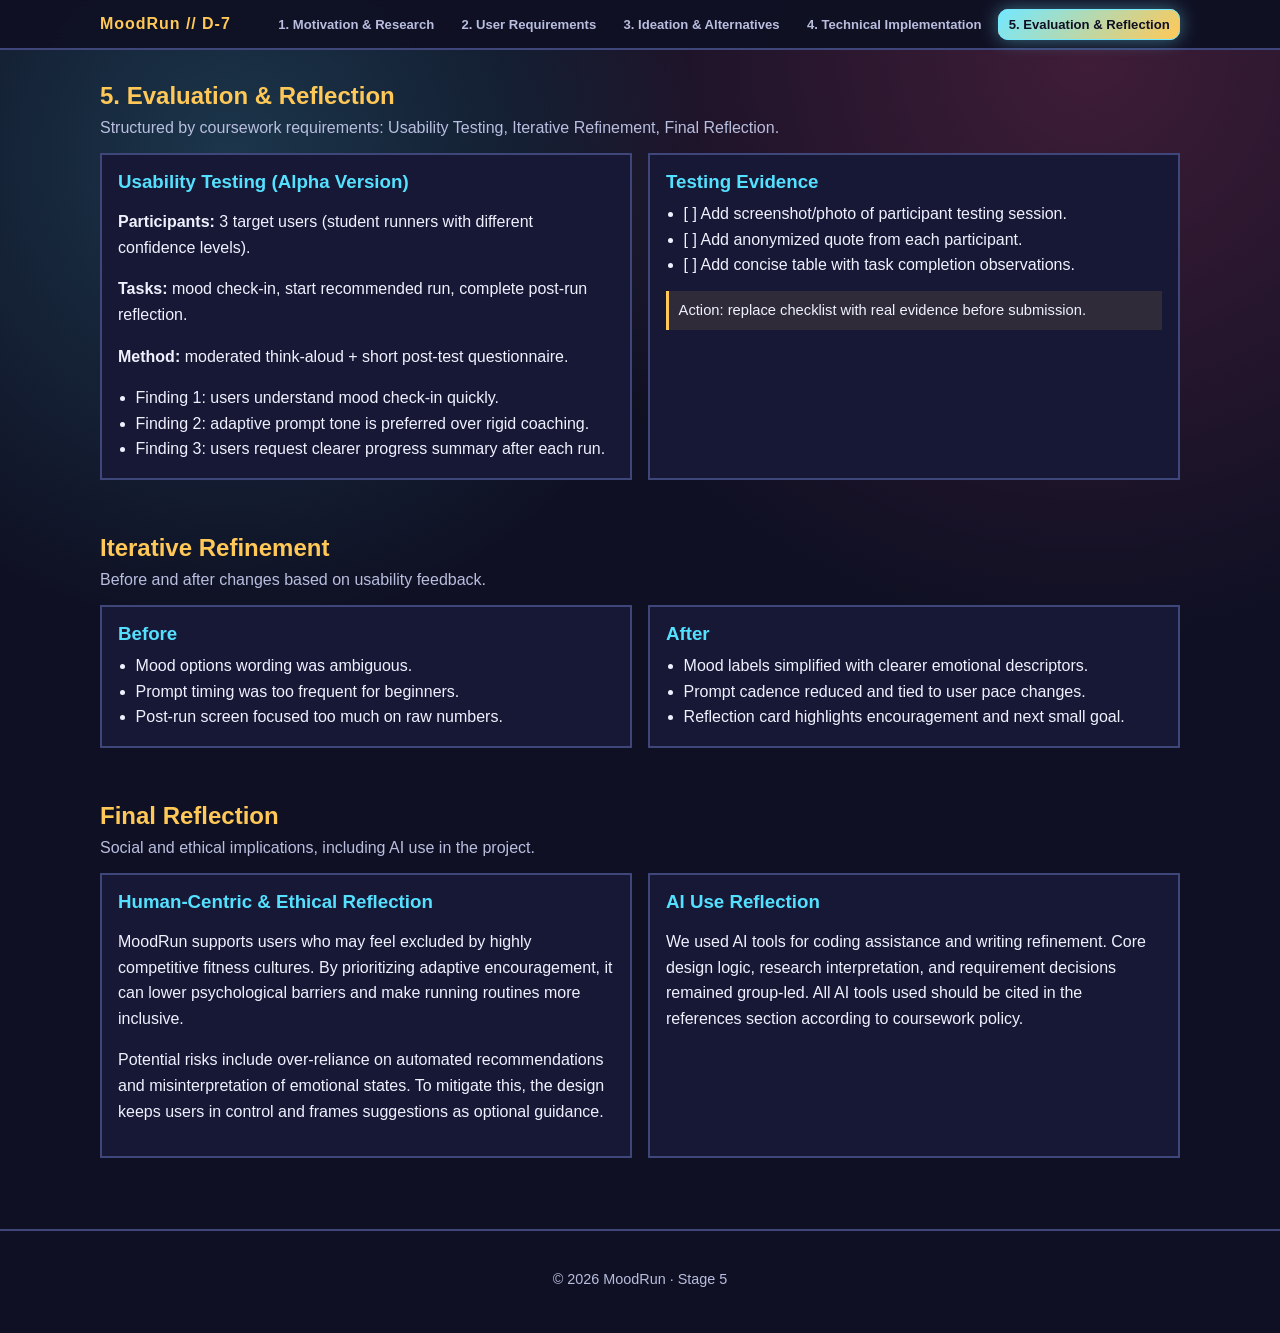
==== evaluation.html @ 060f6edc "version1.0" ====
<!DOCTYPE html>
<html lang="en">
<head>
  <meta charset="UTF-8" />
  <meta name="viewport" content="width=device-width, initial-scale=1.0" />
  <title>MoodRun | 5. Evaluation & Reflection</title>
  <link rel="stylesheet" href="css/style.css" />
</head>
<body>
  <header class="site-header">
    <nav class="navbar">
      <a class="logo" href="index.html">MoodRun // D-7</a>
      <ul class="nav-links">
        <li><a href="motivation.html">1. Motivation & Research</a></li>
        <li><a href="requirements.html">2. User Requirements</a></li>
        <li><a href="ideation.html">3. Ideation & Alternatives</a></li>
        <li><a href="implementation.html">4. Technical Implementation</a></li>
        <li><a href="evaluation.html">5. Evaluation & Reflection</a></li>
      </ul>
    </nav>
  </header>

  <main>
    <section class="section reveal">
      <div class="section-header">
        <h1>5. Evaluation & Reflection</h1>
        <p class="section-subtitle">Structured by coursework requirements: Usability Testing, Iterative Refinement, Final Reflection.</p>
      </div>
      <div class="section-body two-column">
        <article class="card">
          <h3>Usability Testing (Alpha Version)</h3>
          <p><strong>Participants:</strong> 3 target users (student runners with different confidence levels).</p>
          <p><strong>Tasks:</strong> mood check-in, start recommended run, complete post-run reflection.</p>
          <p><strong>Method:</strong> moderated think-aloud + short post-test questionnaire.</p>
          <ul>
            <li>Finding 1: users understand mood check-in quickly.</li>
            <li>Finding 2: adaptive prompt tone is preferred over rigid coaching.</li>
            <li>Finding 3: users request clearer progress summary after each run.</li>
          </ul>
        </article>
        <article class="card">
          <h3>Testing Evidence</h3>
          <ul>
            <li>[ ] Add screenshot/photo of participant testing session.</li>
            <li>[ ] Add anonymized quote from each participant.</li>
            <li>[ ] Add concise table with task completion observations.</li>
          </ul>
          <p class="note">Action: replace checklist with real evidence before submission.</p>
        </article>
      </div>
    </section>

    <section class="section reveal">
      <div class="section-header">
        <h2>Iterative Refinement</h2>
        <p class="section-subtitle">Before and after changes based on usability feedback.</p>
      </div>
      <div class="section-body two-column">
        <article class="card">
          <h3>Before</h3>
          <ul>
            <li>Mood options wording was ambiguous.</li>
            <li>Prompt timing was too frequent for beginners.</li>
            <li>Post-run screen focused too much on raw numbers.</li>
          </ul>
        </article>
        <article class="card">
          <h3>After</h3>
          <ul>
            <li>Mood labels simplified with clearer emotional descriptors.</li>
            <li>Prompt cadence reduced and tied to user pace changes.</li>
            <li>Reflection card highlights encouragement and next small goal.</li>
          </ul>
        </article>
      </div>
    </section>

    <section class="section reveal">
      <div class="section-header">
        <h2>Final Reflection</h2>
        <p class="section-subtitle">Social and ethical implications, including AI use in the project.</p>
      </div>
      <div class="section-body two-column">
        <article class="card">
          <h3>Human-Centric & Ethical Reflection</h3>
          <p>
            MoodRun supports users who may feel excluded by highly competitive
            fitness cultures. By prioritizing adaptive encouragement, it can lower
            psychological barriers and make running routines more inclusive.
          </p>
          <p>
            Potential risks include over-reliance on automated recommendations and
            misinterpretation of emotional states. To mitigate this, the design keeps
            users in control and frames suggestions as optional guidance.
          </p>
        </article>
        <article class="card">
          <h3>AI Use Reflection</h3>
          <p>
            We used AI tools for coding assistance and writing refinement. Core design
            logic, research interpretation, and requirement decisions remained group-led.
            All AI tools used should be cited in the references section according to
            coursework policy.
          </p>
        </article>
      </div>
    </section>
  </main>

  <footer class="site-footer">
    <p>© 2026 MoodRun · Stage 5</p>
  </footer>

  <script src="js/script.js"></script>
</body>
</html>
---- css/style.css ----
:root {
  --bg: #0f1023;
  --bg-panel: #171835;
  --text-main: #eff1ff;
  --text-soft: #b9bedf;
  --line: #3f4679;
  --accent: #ff4f8a;
  --accent-2: #54e1ff;
  --accent-3: #ffc857;
}

*,
*::before,
*::after {
  box-sizing: border-box;
}

html,
body {
  margin: 0;
  padding: 0;
}

html {
  scroll-behavior: smooth;
}

body {
  min-height: 100vh;
  font-family: "Trebuchet MS", "Segoe UI", sans-serif;
  color: var(--text-main);
  background:
    radial-gradient(circle at 18% 12%, rgba(84, 225, 255, 0.18), transparent 30%),
    radial-gradient(circle at 85% 4%, rgba(255, 79, 138, 0.2), transparent 35%),
    var(--bg);
}

a {
  color: inherit;
}

.site-header {
  position: sticky;
  top: 0;
  z-index: 20;
  border-bottom: 2px solid var(--line);
  background: rgba(15, 16, 35, 0.95);
  backdrop-filter: blur(8px);
}

.navbar {
  max-width: 1120px;
  margin: 0 auto;
  padding: 0.95rem 1.25rem;
  display: flex;
  align-items: center;
  gap: 1rem;
}

.logo {
  text-decoration: none;
  font-weight: 800;
  letter-spacing: 0.06em;
  color: var(--accent-3);
  white-space: nowrap;
}

.nav-links {
  list-style: none;
  margin: 0;
  padding: 0;
  display: flex;
  gap: 0.42rem;
  flex-wrap: nowrap;
  white-space: nowrap;
  margin-left: auto;
}

.nav-links a {
  text-decoration: none;
  padding: 0.42rem 0.58rem;
  border: 1px solid transparent;
  border-radius: 10px;
  color: var(--text-soft);
  font-size: 0.82rem;
  font-weight: 600;
  transition: all 0.2s ease;
}

.nav-links a:hover,
.nav-links a:focus-visible {
  color: var(--text-main);
  border-color: var(--accent-2);
  background: rgba(84, 225, 255, 0.12);
}

.nav-links a.is-active {
  color: #0f1023;
  border-color: #73e8ff;
  background: linear-gradient(135deg, #73e8ff, #ffc857);
  box-shadow: 0 0 18px rgba(115, 232, 255, 0.45);
}

main {
  padding-bottom: 3rem;
}

.hero {
  max-width: none;
  width: 100%;
  margin: 0 auto;
  min-height: calc(78vh - 70px);
  display: grid;
  place-items: center;
  text-align: center;
  padding: 3rem 1.25rem;
  position: relative;
  overflow: hidden;
}

.hero-inner {
  position: relative;
  z-index: 1;
  max-width: 760px;
  padding: 2.2rem 1.4rem;
  border: none;
  border-radius: 0;
  background: transparent;
  box-shadow: none;
}

.hero-bg-layer {
  position: absolute;
  top: 0;
  bottom: 0;
  left: 50%;
  width: 100vw;
  transform: translateX(-50%);
  z-index: 0;
  overflow: hidden;
  pointer-events: none;
}

.hero-bg-svg {
  width: 100%;
  height: 100%;
  display: block;
}

.runner-silhouette {
  fill: #1e1e38;
  opacity: 0.72;
  transform-origin: 600px 210px;
}

.emoji-layer text {
  transform-box: fill-box;
  transform-origin: center;
}

.layer-near text {
  opacity: 0.17;
}

.layer-mid text {
  opacity: 0.12;
}

.layer-far text {
  opacity: 0.08;
}

.hero-inner::before {
  content: none;
}

.hero-kicker {
  font-size: 0.86rem;
  letter-spacing: 0.16em;
  text-transform: uppercase;
  color: var(--accent-2);
  margin: 0 0 0.8rem;
}

.hero h1 {
  margin: 0;
  font-size: clamp(3rem, 9vw, 5.2rem);
  font-weight: 900;
  letter-spacing: 0.04em;
  line-height: 1;
  background: linear-gradient(135deg, #ffd36d 12%, #ff8fb8 48%, #73e8ff 92%);
  background-size: 220% 220%;
  -webkit-background-clip: text;
  background-clip: text;
  color: transparent;
  text-shadow:
    0 10px 30px rgba(0, 0, 0, 0.28),
    0 0 24px rgba(115, 232, 255, 0.2);
  animation: moodrun-shimmer 6.5s ease-in-out infinite;
}

@keyframes moodrun-shimmer {
  0% {
    background-position: 0% 50%;
  }
  50% {
    background-position: 100% 50%;
  }
  100% {
    background-position: 0% 50%;
  }
}

.hero-subtitle {
  color: var(--text-soft);
  font-size: 1.08rem;
  letter-spacing: 0.06em;
  line-height: 1.65;
  margin: 1.1rem auto 1.7rem;
  text-shadow: 0 2px 14px rgba(0, 0, 0, 0.18);
}

.hero-actions {
  display: flex;
  justify-content: center;
  gap: 0.8rem;
  flex-wrap: wrap;
}

.btn-primary,
.btn-ghost {
  text-decoration: none;
  font-weight: 700;
  letter-spacing: 0.02em;
  padding: 0.65rem 1rem;
  border: 2px solid var(--line);
}

.btn-primary {
  background: linear-gradient(
    135deg,
    rgba(255, 90, 147, 0.24),
    rgba(255, 141, 119, 0.2)
  );
  color: #ffe8ef;
  border-color: rgba(255, 141, 119, 0.55);
  box-shadow: 0 8px 20px rgba(255, 79, 138, 0.16);
}

.btn-ghost {
  color: #dff8ff;
  background: linear-gradient(
    135deg,
    rgba(84, 225, 255, 0.18),
    rgba(115, 232, 255, 0.12)
  );
  border-color: rgba(115, 232, 255, 0.55);
  box-shadow: 0 8px 20px rgba(84, 225, 255, 0.14);
}

.btn-primary:hover,
.btn-ghost:hover {
  transform: translateY(-1px);
  filter: brightness(1.04);
}

.section {
  max-width: 1120px;
  margin: 0 auto 1.4rem;
  padding: 2rem 1.25rem 0;
}

.section-header {
  margin-bottom: 1rem;
}

.section-header h1,
.section-header h2 {
  margin: 0 0 0.55rem;
  color: var(--accent-3);
}

.section-subtitle {
  margin: 0;
  color: var(--text-soft);
}

.section-body {
  display: grid;
  gap: 1rem;
}

.two-column {
  grid-template-columns: repeat(auto-fit, minmax(240px, 1fr));
}

.card {
  border: 2px solid var(--line);
  background: var(--bg-panel);
  padding: 1rem;
}

.card h3 {
  margin: 0 0 0.45rem;
  color: var(--accent-2);
}

.card h4 {
  margin: 0.8rem 0 0.4rem;
  color: var(--accent-3);
  font-size: 0.98rem;
}

.card p,
.card li {
  color: var(--text-main);
  line-height: 1.6;
}

.card ul {
  margin: 0.5rem 0 0;
  padding-left: 1.1rem;
}

.clean-list {
  margin-top: 0.2rem;
}

.checklist {
  list-style: none;
  padding-left: 0;
}

.checklist li {
  margin-bottom: 0.35rem;
}

.note {
  margin-top: 0.8rem;
  padding: 0.5rem 0.6rem;
  border-left: 3px solid var(--accent-3);
  background: rgba(255, 200, 87, 0.1);
  color: #ffe5a8;
  font-size: 0.92rem;
}

.contribution-table {
  width: 100%;
  border-collapse: collapse;
  font-size: 0.93rem;
}

.contribution-table th,
.contribution-table td {
  border: 1px solid var(--line);
  padding: 0.6rem;
  vertical-align: top;
  text-align: left;
}

.contribution-table thead th {
  background: rgba(84, 225, 255, 0.14);
  color: var(--accent-2);
}

.contribution-table tbody tr:nth-child(even) {
  background: rgba(255, 255, 255, 0.02);
}

.timeline {
  display: grid;
  gap: 0.85rem;
}

.timeline-item {
  border-left: 4px solid var(--accent);
  border-right: 2px solid var(--line);
  border-top: 2px solid var(--line);
  border-bottom: 2px solid var(--line);
  background: var(--bg-panel);
  padding: 0.9rem 1rem;
}

.timeline-item h3 {
  margin: 0 0 0.35rem;
  color: var(--accent-2);
}

.team-grid {
  grid-template-columns: repeat(auto-fit, minmax(220px, 1fr));
}

.team-card {
  position: relative;
  border-radius: 16px;
  border: 1px solid transparent;
  background:
    linear-gradient(var(--bg-panel), var(--bg-panel)) padding-box,
    linear-gradient(135deg, rgba(84, 225, 255, 0.75), rgba(255, 79, 138, 0.75))
      border-box;
  padding: 1rem;
  box-shadow: 0 14px 26px rgba(0, 0, 0, 0.24);
  transition: transform 0.22s ease, box-shadow 0.22s ease;
}

.team-card:hover {
  transform: scale(1.03) translateY(-2px);
  box-shadow:
    0 20px 38px rgba(0, 0, 0, 0.36),
    0 0 20px rgba(84, 225, 255, 0.34);
}

.team-card h3 {
  margin: 0 0 0.25rem;
  color: var(--text-main);
}

.team-role {
  margin: 0 0 0.65rem;
  color: var(--text-soft);
  font-size: 0.92rem;
}

.team-avatar {
  width: 56px;
  height: 56px;
  border-radius: 50%;
  display: grid;
  place-items: center;
  font-weight: 800;
  color: #101020;
  background: linear-gradient(135deg, #ffc857, #73e8ff);
  box-shadow: 0 6px 16px rgba(0, 0, 0, 0.3);
  margin-bottom: 0.8rem;
}

.team-tags {
  display: flex;
  gap: 0.45rem;
  flex-wrap: wrap;
}

.team-tags span {
  padding: 0.3rem 0.55rem;
  border-radius: 999px;
  font-size: 0.78rem;
  color: var(--accent-2);
  border: 1px solid rgba(84, 225, 255, 0.45);
  background: rgba(84, 225, 255, 0.08);
}

.site-footer {
  text-align: center;
  font-size: 0.9rem;
  color: var(--text-soft);
  padding: 1.6rem 1rem 2rem;
  border-top: 2px solid var(--line);
}

.reveal {
  opacity: 0;
  transform: translateY(20px);
  transition: opacity 0.45s ease, transform 0.45s ease;
}

.reveal.reveal-visible {
  opacity: 1;
  transform: translateY(0);
}

@media (prefers-reduced-motion: no-preference) {
  .runner-silhouette {
    animation: runner-bob 1.8s ease-in-out infinite;
  }

  .emoji-layer .drift0 {
    animation: drift0 6.2s ease-in-out infinite;
  }

  .emoji-layer .drift1 {
    animation: drift1 7.8s ease-in-out infinite;
    animation-delay: 0.5s;
  }

  .emoji-layer .drift2 {
    animation: drift2 5.9s ease-in-out infinite;
    animation-delay: 1.1s;
  }

  .emoji-layer .drift3 {
    animation: drift3 8.4s ease-in-out infinite;
    animation-delay: 0.3s;
  }

  .emoji-layer .drift4 {
    animation: drift4 6.7s ease-in-out infinite;
    animation-delay: 1.8s;
  }

  .emoji-layer .drift5 {
    animation: drift5 9.1s ease-in-out infinite;
    animation-delay: 0.8s;
  }

  .emoji-layer .drift6 {
    animation: drift6 7.3s ease-in-out infinite;
    animation-delay: 2.2s;
  }

  .emoji-layer .drift7 {
    animation: drift7 5.5s ease-in-out infinite;
    animation-delay: 1.4s;
  }

  @keyframes runner-bob {
    0%,
    100% {
      transform: translateY(0);
    }
    50% {
      transform: translateY(-5px);
    }
  }

  @keyframes drift0 {
    0%,
    100% {
      transform: translate(0, 0) scale(1);
    }
    50% {
      transform: translate(-6px, -10px) scale(1.04);
    }
  }

  @keyframes drift1 {
    0%,
    100% {
      transform: translate(0, 0) scale(1);
    }
    50% {
      transform: translate(8px, -8px) scale(0.97);
    }
  }

  @keyframes drift2 {
    0%,
    100% {
      transform: translate(0, 0) scale(1);
    }
    50% {
      transform: translate(-4px, 7px) scale(1.02);
    }
  }

  @keyframes drift3 {
    0%,
    100% {
      transform: translate(0, 0) scale(1);
    }
    50% {
      transform: translate(6px, -5px) scale(0.98);
    }
  }

  @keyframes drift4 {
    0%,
    100% {
      transform: translate(0, 0) scale(1);
    }
    50% {
      transform: translate(-9px, 4px) scale(1.03);
    }
  }

  @keyframes drift5 {
    0%,
    100% {
      transform: translate(0, 0) scale(1);
    }
    50% {
      transform: translate(5px, 9px) scale(0.96);
    }
  }

  @keyframes drift6 {
    0%,
    100% {
      transform: translate(0, 0) scale(1);
    }
    50% {
      transform: translate(-3px, -6px) scale(1.02);
    }
  }

  @keyframes drift7 {
    0%,
    100% {
      transform: translate(0, 0) scale(1);
    }
    50% {
      transform: translate(7px, -11px) scale(1.01);
    }
  }
}

@media (max-width: 760px) {
  .navbar {
    align-items: center;
    flex-direction: row;
    gap: 0.5rem;
  }

  .logo {
    font-size: 0.84rem;
  }

  .nav-links {
    gap: 0.26rem;
  }

  .nav-links a {
    font-size: 0.72rem;
    padding: 0.36rem 0.44rem;
  }
}
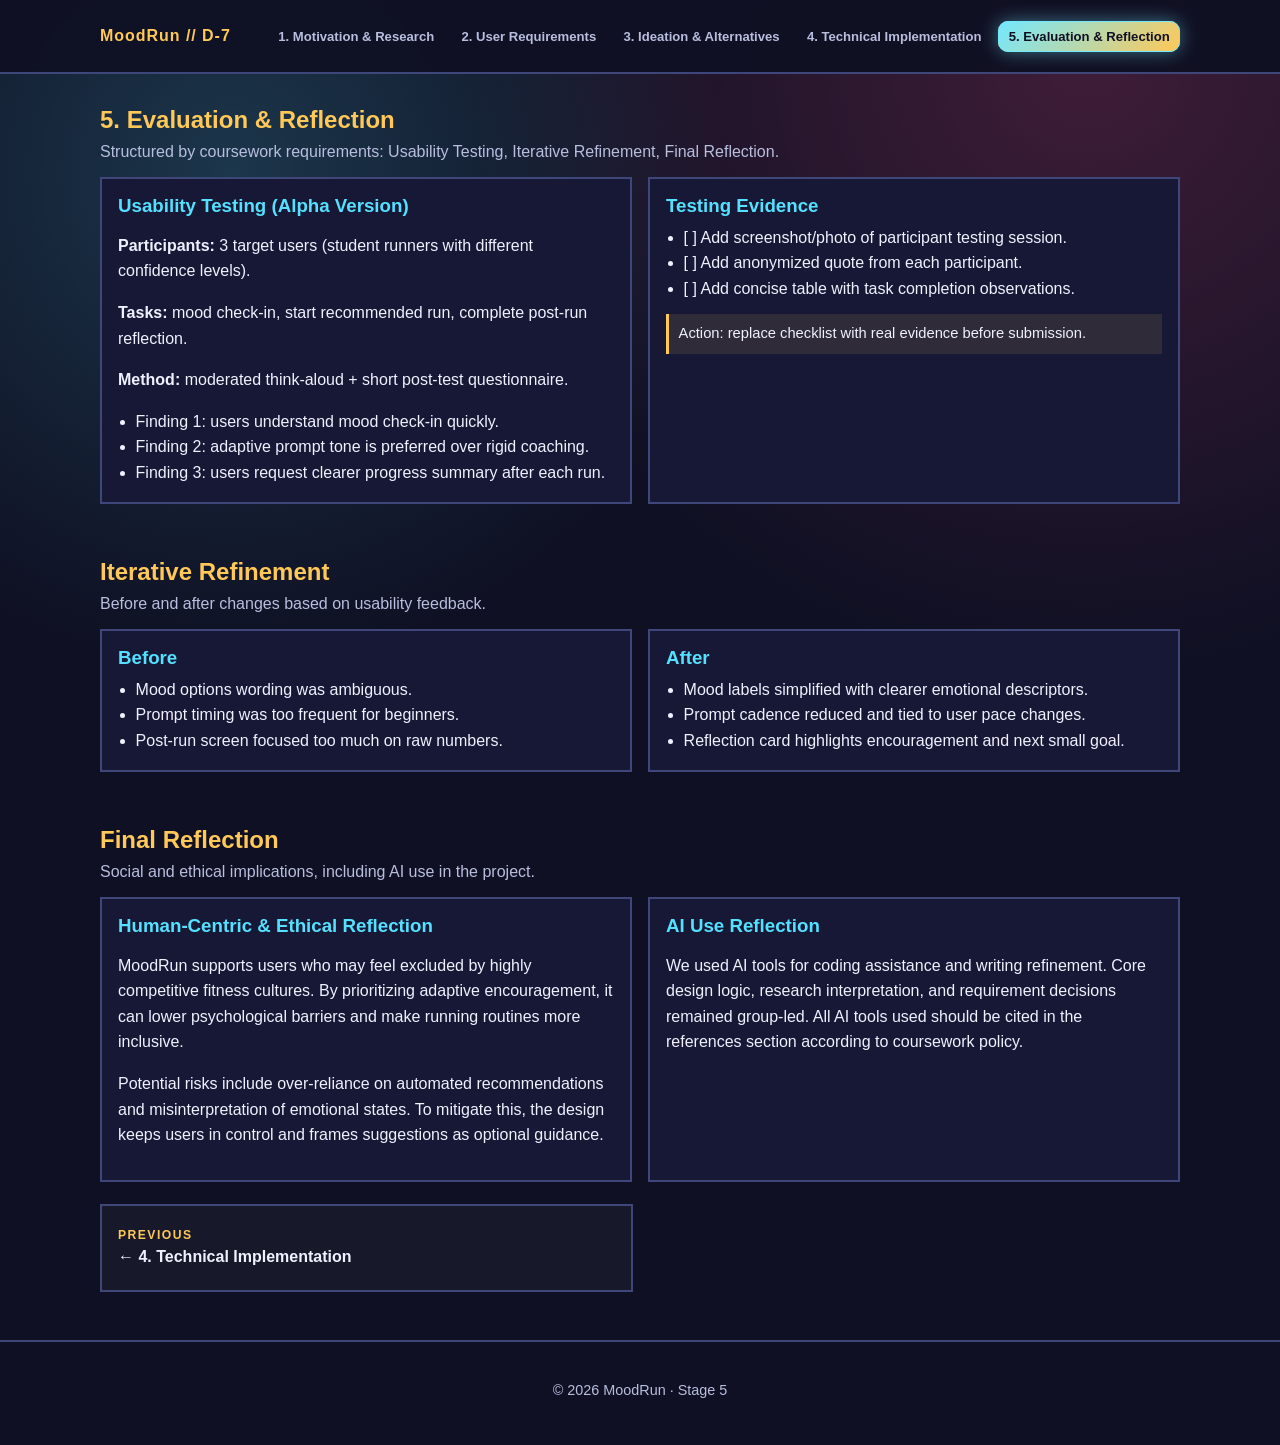
==== commit 46ce4824: "version2.0" ====
--- a/evaluation.html
+++ b/evaluation.html
@@ -112,5 +112,6 @@
   </footer>
 
   <script src="js/script.js"></script>
+  <script src="js/section-nav.js"></script>
 </body>
 </html>
--- a/css/style.css
+++ b/css/style.css
@@ -7,6 +7,7 @@
   --accent: #ff4f8a;
   --accent-2: #54e1ff;
   --accent-3: #ffc857;
+  --header-height: 72px;
 }
 
 *,
@@ -52,6 +53,7 @@
   max-width: 1120px;
   margin: 0 auto;
   padding: 0.95rem 1.25rem;
+  min-height: var(--header-height);
   display: flex;
   align-items: center;
   gap: 1rem;
@@ -109,13 +111,15 @@
   max-width: none;
   width: 100%;
   margin: 0 auto;
-  min-height: calc(78vh - 70px);
+  min-height: calc(100vh - var(--header-height));
+  min-height: calc(100svh - var(--header-height));
   display: grid;
   place-items: center;
   text-align: center;
   padding: 3rem 1.25rem;
   position: relative;
   overflow: hidden;
+  scroll-margin-top: calc(var(--header-height) + 18px);
 }
 
 .hero-inner {
@@ -145,6 +149,8 @@
   width: 100%;
   height: 100%;
   display: block;
+  transform: scale(1.04);
+  transform-origin: center center;
 }
 
 .runner-silhouette {
@@ -268,6 +274,7 @@
   max-width: 1120px;
   margin: 0 auto 1.4rem;
   padding: 2rem 1.25rem 0;
+  scroll-margin-top: calc(var(--header-height) + 18px);
 }
 
 .section-header {
@@ -292,6 +299,72 @@
 
 .two-column {
   grid-template-columns: repeat(auto-fit, minmax(240px, 1fr));
+}
+
+.gap-layout {
+  grid-template-columns: 1fr;
+}
+
+.gap-card-wide {
+  padding-bottom: 1.1rem;
+}
+
+.gap-columns {
+  display: grid;
+  grid-template-columns: repeat(2, minmax(0, 1fr));
+  gap: 1rem;
+  margin-top: 0.8rem;
+}
+
+.gap-block {
+  padding: 0.8rem 0.9rem;
+  border: 1px solid rgba(84, 225, 255, 0.18);
+  background: rgba(255, 255, 255, 0.02);
+}
+
+.gap-block h4 {
+  margin-top: 0;
+}
+
+.stakeholder-layout {
+  grid-template-columns: 1fr;
+}
+
+.stakeholder-card {
+  padding: 1rem;
+}
+
+.stakeholder-label-row {
+  display: flex;
+  align-items: center;
+  justify-content: space-between;
+  gap: 1rem;
+  margin-bottom: 0.9rem;
+}
+
+.stakeholder-label-row h3 {
+  margin: 0;
+}
+
+.stakeholder-tag {
+  display: inline-flex;
+  align-items: center;
+  padding: 0.38rem 0.72rem;
+  border: 1px solid rgba(255, 200, 87, 0.5);
+  background: rgba(255, 200, 87, 0.12);
+  color: #ffe5a8;
+  font-size: 0.82rem;
+  font-weight: 700;
+  letter-spacing: 0.04em;
+  text-transform: uppercase;
+}
+
+.stakeholder-image {
+  display: block;
+  width: 100%;
+  height: auto;
+  border: 1px solid rgba(84, 225, 255, 0.28);
+  background: rgba(255, 255, 255, 0.03);
 }
 
 .card {
@@ -387,66 +460,120 @@
 }
 
 .team-grid {
-  grid-template-columns: repeat(auto-fit, minmax(220px, 1fr));
+  grid-template-columns: repeat(4, minmax(0, 1fr));
+  gap: 0.9rem;
 }
 
 .team-card {
   position: relative;
-  border-radius: 16px;
+  min-height: 198px;
+  border-radius: 20px;
   border: 1px solid transparent;
   background:
-    linear-gradient(var(--bg-panel), var(--bg-panel)) padding-box,
-    linear-gradient(135deg, rgba(84, 225, 255, 0.75), rgba(255, 79, 138, 0.75))
-      border-box;
-  padding: 1rem;
-  box-shadow: 0 14px 26px rgba(0, 0, 0, 0.24);
-  transition: transform 0.22s ease, box-shadow 0.22s ease;
+    linear-gradient(180deg, rgba(25, 27, 56, 0.98), rgba(22, 24, 51, 0.96)) padding-box,
+    linear-gradient(135deg, rgba(84, 225, 255, 0.8), rgba(255, 79, 138, 0.72)) border-box;
+  padding: 1rem 1rem 0.95rem;
+  box-shadow:
+    0 18px 32px rgba(0, 0, 0, 0.28),
+    inset 0 1px 0 rgba(255, 255, 255, 0.04);
+  overflow: hidden;
+  transition: transform 0.24s ease, box-shadow 0.24s ease, border-color 0.24s ease;
+}
+
+.team-card::before {
+  content: "";
+  position: absolute;
+  inset: auto -10% -30% auto;
+  width: 170px;
+  height: 170px;
+  border-radius: 999px;
+  background: radial-gradient(circle, rgba(84, 225, 255, 0.14), transparent 72%);
+  pointer-events: none;
 }
 
 .team-card:hover {
-  transform: scale(1.03) translateY(-2px);
+  transform: translateY(-6px);
   box-shadow:
-    0 20px 38px rgba(0, 0, 0, 0.36),
-    0 0 20px rgba(84, 225, 255, 0.34);
+    0 24px 40px rgba(0, 0, 0, 0.34),
+    0 0 24px rgba(84, 225, 255, 0.22);
+}
+
+.team-card:hover .team-avatar {
+  border-color: rgba(255, 200, 87, 0.55);
+  color: #fff2c6;
+  background: linear-gradient(135deg, rgba(255, 200, 87, 0.18), rgba(84, 225, 255, 0.16));
+}
+
+.team-card-top {
+  position: relative;
+  z-index: 1;
+  display: flex;
+  align-items: center;
+  justify-content: flex-start;
+  gap: 0.8rem;
+  margin-bottom: 0.95rem;
+}
+
+.team-avatar {
+  width: 3.35rem;
+  height: 3.35rem;
+  border-radius: 16px;
+  border: 1px solid rgba(84, 225, 255, 0.32);
+  background:
+    linear-gradient(145deg, rgba(84, 225, 255, 0.14), rgba(255, 79, 138, 0.08)),
+    rgba(255, 255, 255, 0.02);
+  display: inline-flex;
+  align-items: center;
+  justify-content: center;
+  font-size: 1.35rem;
+  font-weight: 800;
+  letter-spacing: 0.06em;
+  color: var(--text-main);
+  box-shadow:
+    inset 0 1px 0 rgba(255, 255, 255, 0.05),
+    0 10px 20px rgba(0, 0, 0, 0.18);
+  transition: background 0.24s ease, border-color 0.24s ease, color 0.24s ease;
+}
+
+.team-card-body {
+  position: relative;
+  z-index: 1;
+  margin-bottom: 1rem;
 }
 
 .team-card h3 {
-  margin: 0 0 0.25rem;
+  margin: 0 0 0.4rem;
   color: var(--text-main);
+  font-size: 1.55rem;
+  line-height: 1.05;
+  letter-spacing: 0.01em;
 }
 
 .team-role {
   margin: 0 0 0.65rem;
-  color: var(--text-soft);
+  max-width: 16ch;
+  color: rgba(239, 241, 255, 0.76);
   font-size: 0.92rem;
-}
-
-.team-avatar {
-  width: 56px;
-  height: 56px;
-  border-radius: 50%;
-  display: grid;
-  place-items: center;
-  font-weight: 800;
-  color: #101020;
-  background: linear-gradient(135deg, #ffc857, #73e8ff);
-  box-shadow: 0 6px 16px rgba(0, 0, 0, 0.3);
-  margin-bottom: 0.8rem;
+  line-height: 1.45;
 }
 
 .team-tags {
+  position: relative;
+  z-index: 1;
   display: flex;
   gap: 0.45rem;
   flex-wrap: wrap;
 }
 
 .team-tags span {
-  padding: 0.3rem 0.55rem;
+  padding: 0.38rem 0.68rem;
   border-radius: 999px;
-  font-size: 0.78rem;
+  font-size: 0.74rem;
+  font-weight: 700;
+  letter-spacing: 0.02em;
   color: var(--accent-2);
   border: 1px solid rgba(84, 225, 255, 0.45);
-  background: rgba(84, 225, 255, 0.08);
+  background: linear-gradient(135deg, rgba(84, 225, 255, 0.12), rgba(84, 225, 255, 0.05));
 }
 
 .site-footer {
@@ -457,6 +584,70 @@
   border-top: 2px solid var(--line);
 }
 
+.section-nav {
+  display: grid;
+  grid-template-columns: repeat(2, minmax(0, 1fr));
+  gap: 0.85rem;
+  margin-top: 1.2rem;
+}
+
+.page-nav {
+  max-width: 1120px;
+  margin: 0 auto;
+  padding: 0 1.25rem;
+ }
+
+.section-nav-link,
+.section-nav-spacer {
+  min-height: 88px;
+  border: 2px solid var(--line);
+  background: rgba(255, 255, 255, 0.03);
+}
+
+.section-nav-link {
+  display: flex;
+  flex-direction: column;
+  justify-content: center;
+  gap: 0.28rem;
+  padding: 0.9rem 1rem;
+  text-decoration: none;
+  transition: transform 0.2s ease, border-color 0.2s ease, background 0.2s ease;
+}
+
+.section-nav-link:hover,
+.section-nav-link:focus-visible {
+  transform: translateY(-2px);
+  border-color: var(--accent-2);
+  background: linear-gradient(
+    135deg,
+    rgba(84, 225, 255, 0.12),
+    rgba(255, 79, 138, 0.1)
+  );
+}
+
+.section-nav-link-next {
+  text-align: right;
+}
+
+.section-nav-spacer {
+  visibility: hidden;
+}
+
+.section-nav-eyebrow {
+  font-size: 0.76rem;
+  font-weight: 700;
+  letter-spacing: 0.12em;
+  text-transform: uppercase;
+  color: var(--accent-3);
+}
+
+.section-nav-title {
+  font-size: 1rem;
+  font-weight: 700;
+  line-height: 1.4;
+  color: var(--text-main);
+}
+
 .reveal {
   opacity: 0;
   transform: translateY(20px);
@@ -622,4 +813,49 @@
     font-size: 0.72rem;
     padding: 0.36rem 0.44rem;
   }
-}
+
+  .gap-columns {
+    grid-template-columns: 1fr;
+  }
+
+  .stakeholder-label-row {
+    align-items: flex-start;
+    flex-direction: column;
+  }
+
+  .team-grid {
+    grid-template-columns: 1fr;
+  }
+
+  .team-card {
+    min-height: unset;
+    padding: 1.05rem;
+  }
+
+  .team-card h3 {
+    font-size: 1.5rem;
+  }
+
+  .team-role {
+    max-width: none;
+    font-size: 0.95rem;
+  }
+
+  .team-avatar {
+    width: 3.4rem;
+    height: 3.4rem;
+    font-size: 1.45rem;
+  }
+
+  .section-nav {
+    grid-template-columns: 1fr;
+  }
+
+  .section-nav-link-next {
+    text-align: left;
+  }
+
+  .section-nav-spacer {
+    display: none;
+  }
+}
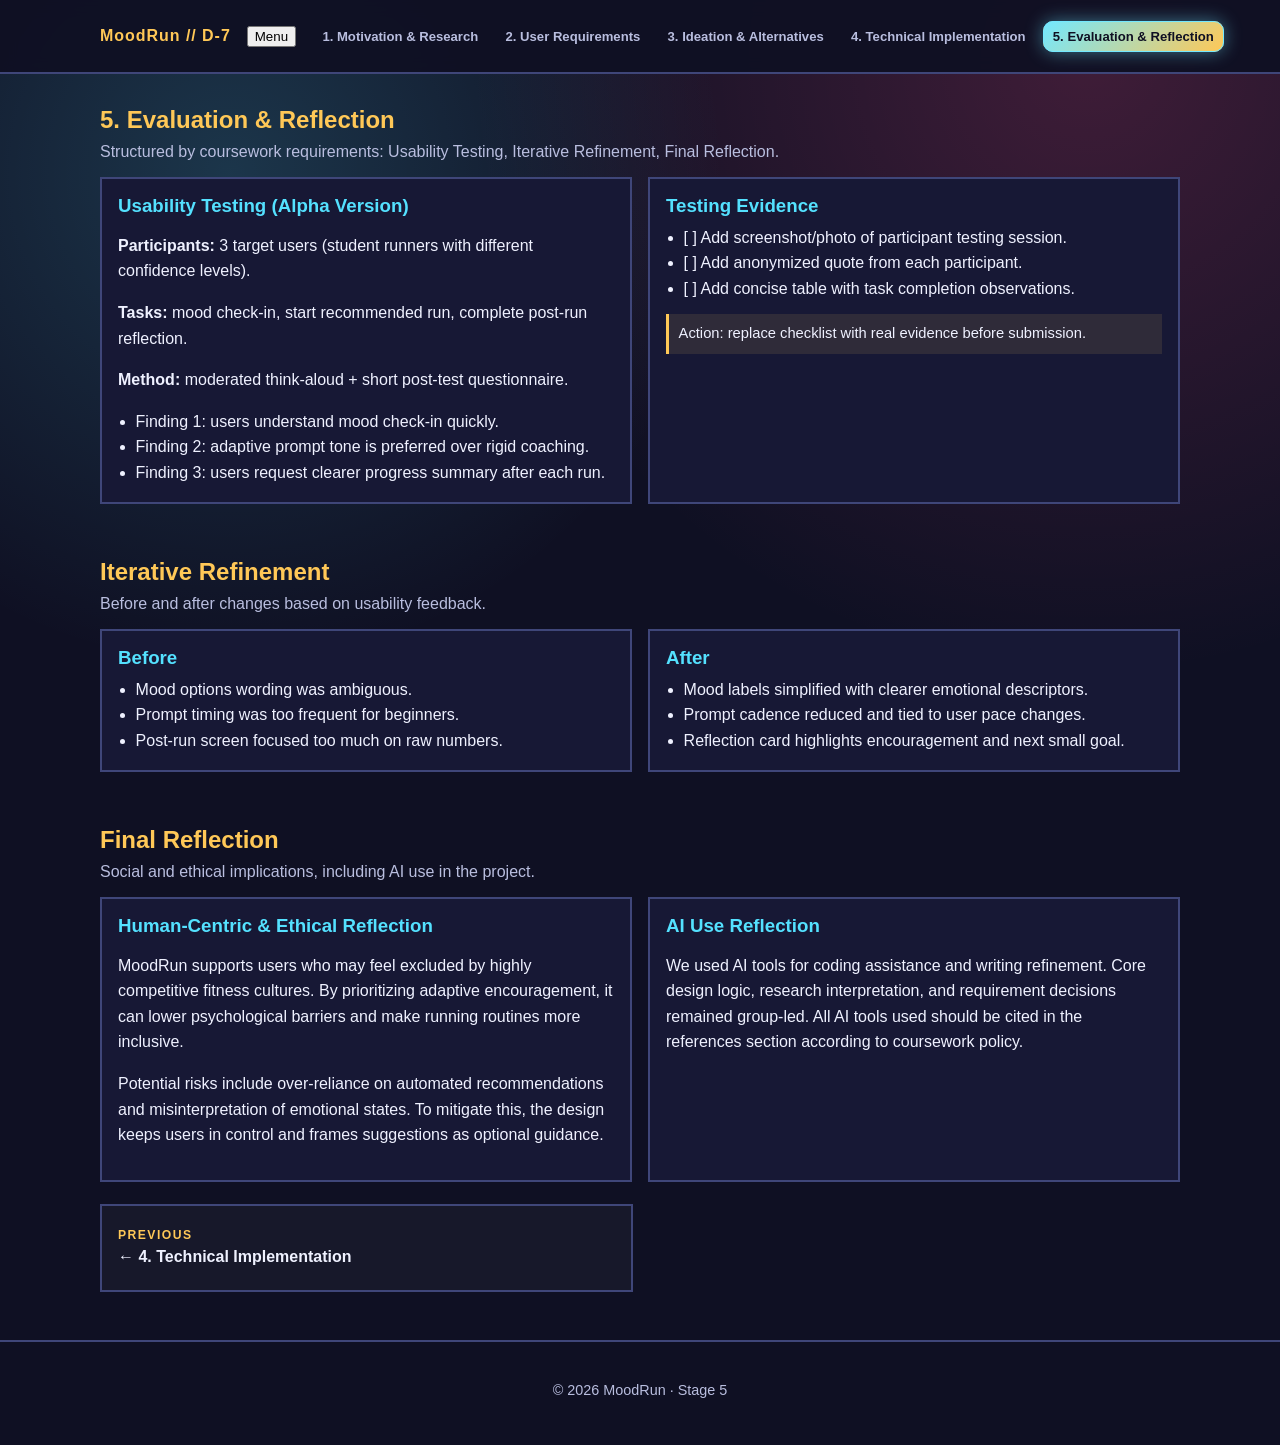
==== commit 8f433a0f: "version3.0--手机端同步" ====
--- a/evaluation.html
+++ b/evaluation.html
@@ -4,13 +4,21 @@
   <meta charset="UTF-8" />
   <meta name="viewport" content="width=device-width, initial-scale=1.0" />
   <title>MoodRun | 5. Evaluation & Reflection</title>
-  <link rel="stylesheet" href="css/style.css" />
+  <link rel="stylesheet" href="css/style.css?v=20260417b" />
 </head>
 <body>
   <header class="site-header">
     <nav class="navbar">
       <a class="logo" href="index.html">MoodRun // D-7</a>
-      <ul class="nav-links">
+      <button class="nav-toggle" type="button" aria-expanded="false" aria-controls="site-nav-links" aria-label="Toggle navigation menu">
+        <span>Menu</span>
+        <span class="nav-toggle-bars" aria-hidden="true">
+          <span></span>
+          <span></span>
+          <span></span>
+        </span>
+      </button>
+      <ul class="nav-links" id="site-nav-links">
         <li><a href="motivation.html">1. Motivation & Research</a></li>
         <li><a href="requirements.html">2. User Requirements</a></li>
         <li><a href="ideation.html">3. Ideation & Alternatives</a></li>
@@ -111,7 +119,8 @@
     <p>© 2026 MoodRun · Stage 5</p>
   </footer>
 
-  <script src="js/script.js"></script>
-  <script src="js/section-nav.js"></script>
+  <script src="js/script.js?v=20260417b"></script>
+  <script src="js/mobile-nav.js?v=20260417b"></script>
+  <script src="js/section-nav.js?v=20260417b"></script>
 </body>
 </html>
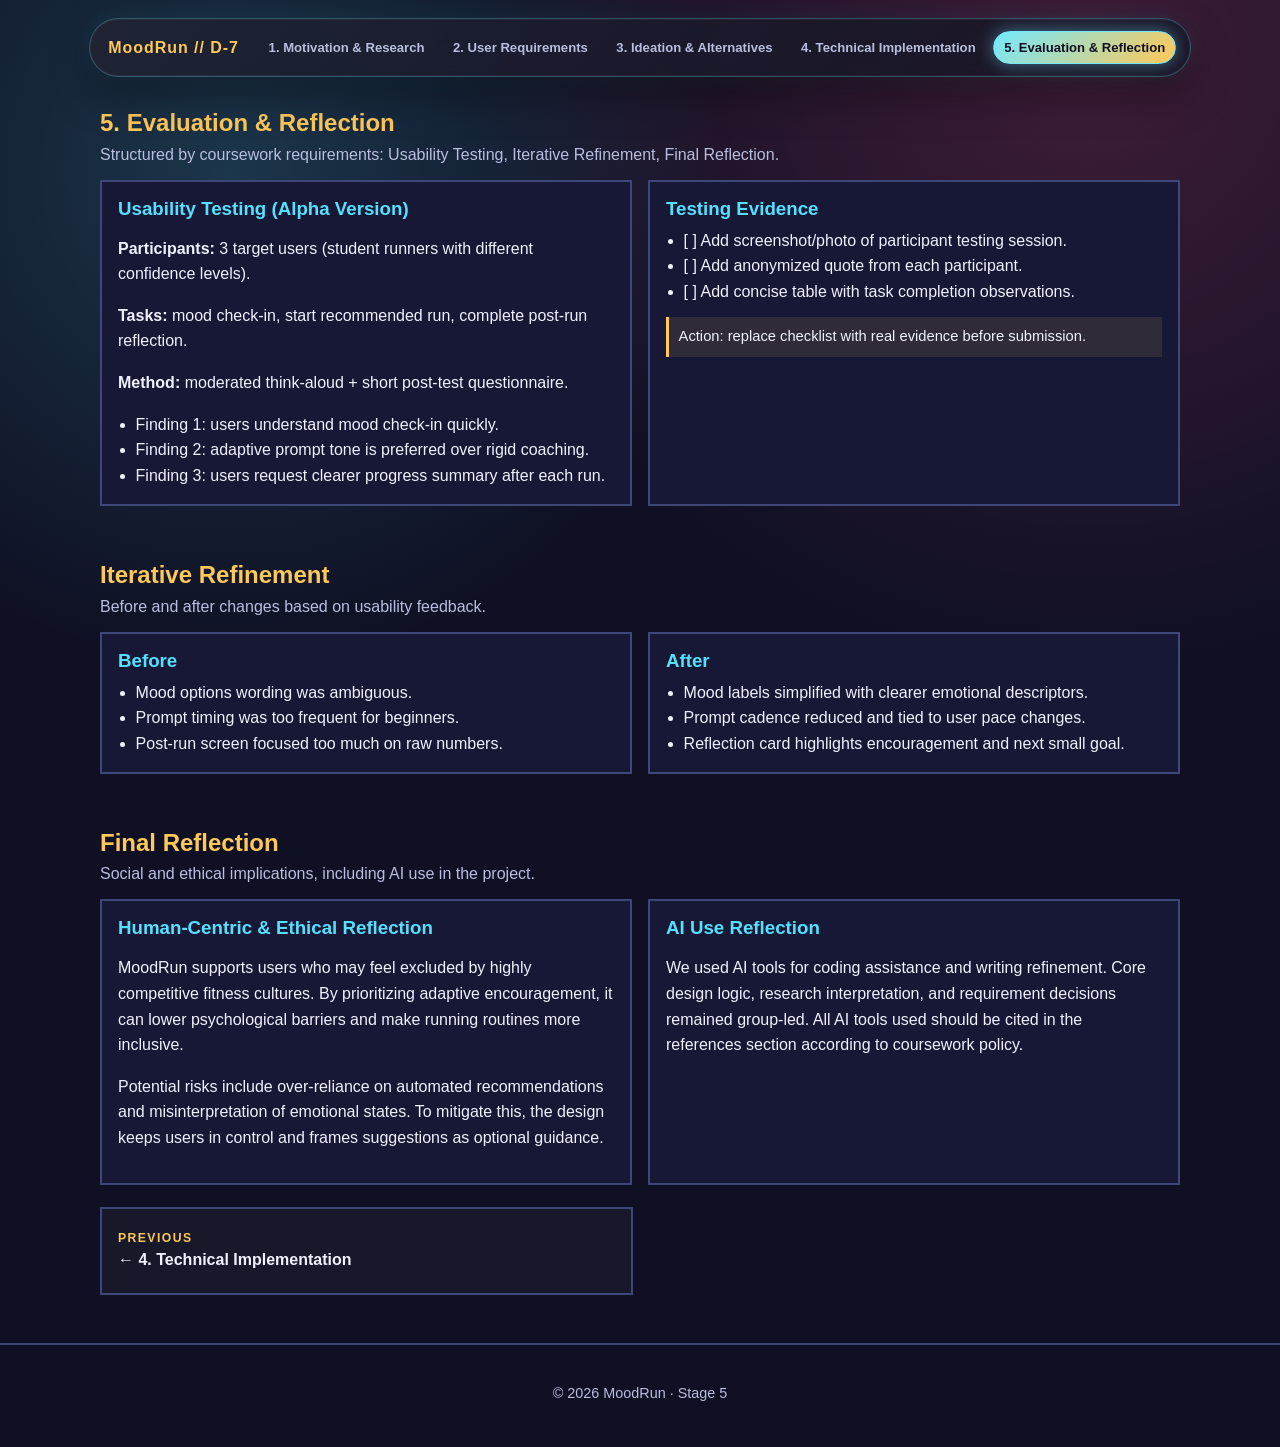
==== commit 9d4fcee3: "Update HTML files to reference the latest stylesheet version and enhance CSS for improved layout and" ====
--- a/evaluation.html
+++ b/evaluation.html
@@ -4,7 +4,7 @@
   <meta charset="UTF-8" />
   <meta name="viewport" content="width=device-width, initial-scale=1.0" />
   <title>MoodRun | 5. Evaluation & Reflection</title>
-  <link rel="stylesheet" href="css/style.css?v=20260417b" />
+  <link rel="stylesheet" href="css/style.css?v=20260422a" />
 </head>
 <body>
   <header class="site-header">
@@ -119,8 +119,8 @@
     <p>© 2026 MoodRun · Stage 5</p>
   </footer>
 
-  <script src="js/script.js?v=20260417b"></script>
-  <script src="js/mobile-nav.js?v=20260417b"></script>
-  <script src="js/section-nav.js?v=20260417b"></script>
+  <script src="js/script.js?v=20260417c"></script>
+  <script src="js/mobile-nav.js?v=20260417c"></script>
+  <script src="js/section-nav.js?v=20260417c"></script>
 </body>
 </html>
--- a/css/style.css
+++ b/css/style.css
@@ -7,7 +7,8 @@
   --accent: #ff4f8a;
   --accent-2: #54e1ff;
   --accent-3: #ffc857;
-  --header-height: 72px;
+  --header-height: 84px;
+  --nav-collapse-width: 1100px;
 }
 
 *,
@@ -20,6 +21,7 @@
 body {
   margin: 0;
   padding: 0;
+  max-width: 100%;
 }
 
 html {
@@ -28,6 +30,7 @@
 
 body {
   min-height: 100vh;
+  overflow-x: clip;
   font-family: "Trebuchet MS", "Segoe UI", sans-serif;
   color: var(--text-main);
   background:
@@ -44,19 +47,35 @@
   position: sticky;
   top: 0;
   z-index: 20;
-  border-bottom: 2px solid var(--line);
-  background: rgba(15, 16, 35, 0.95);
-  backdrop-filter: blur(8px);
+  padding: 1.15rem 1rem 0;
+  background: transparent;
+  pointer-events: none;
 }
 
 .navbar {
-  max-width: 1120px;
+  width: fit-content;
+  max-width: min(1280px, 100%);
   margin: 0 auto;
-  padding: 0.95rem 1.25rem;
-  min-height: var(--header-height);
+  padding: 0.68rem 0.9rem 0.68rem 1.05rem;
+  min-height: 3.65rem;
   display: flex;
   align-items: center;
-  gap: 1rem;
+  gap: 1.05rem;
+  border: 1px solid rgba(115, 232, 255, 0.28);
+  border-radius: 999px;
+  background:
+    linear-gradient(135deg, rgba(255, 255, 255, 0.08), rgba(255, 255, 255, 0.025)),
+    rgba(12, 13, 30, 0.82);
+  box-shadow:
+    0 18px 42px rgba(0, 0, 0, 0.34),
+    0 0 0 1px rgba(255, 255, 255, 0.04) inset,
+    0 0 26px rgba(84, 225, 255, 0.08);
+  backdrop-filter: blur(16px) saturate(1.2);
+  pointer-events: auto;
+}
+
+.navbar > * {
+  min-width: 0;
 }
 
 .logo {
@@ -65,6 +84,48 @@
   letter-spacing: 0.06em;
   color: var(--accent-3);
   white-space: nowrap;
+  padding: 0 0.12rem;
+}
+
+.nav-toggle {
+  display: none;
+  align-items: center;
+  justify-content: center;
+  gap: 0.55rem;
+  margin-left: auto;
+  padding: 0.55rem 0.8rem;
+  border: 1px solid rgba(84, 225, 255, 0.35);
+  border-radius: 999px;
+  background: rgba(84, 225, 255, 0.08);
+  color: var(--text-main);
+  font: inherit;
+  font-size: 0.78rem;
+  font-weight: 700;
+  letter-spacing: 0.08em;
+  text-transform: uppercase;
+  cursor: pointer;
+  transition: background 0.2s ease, border-color 0.2s ease, transform 0.2s ease;
+}
+
+.nav-toggle:hover,
+.nav-toggle:focus-visible {
+  border-color: rgba(255, 200, 87, 0.65);
+  background: rgba(255, 200, 87, 0.12);
+  transform: translateY(-1px);
+}
+
+.nav-toggle-bars {
+  display: inline-grid;
+  gap: 0.2rem;
+}
+
+.nav-toggle-bars span {
+  display: block;
+  width: 0.95rem;
+  height: 2px;
+  border-radius: 999px;
+  background: currentColor;
+  transition: transform 0.2s ease, opacity 0.2s ease;
 }
 
 .nav-links {
@@ -78,11 +139,18 @@
   margin-left: auto;
 }
 
+.nav-links li {
+  flex: 0 0 auto;
+}
+
 .nav-links a {
   text-decoration: none;
-  padding: 0.42rem 0.58rem;
+  display: inline-flex;
+  align-items: center;
+  min-height: 2.05rem;
+  padding: 0.42rem 0.62rem;
   border: 1px solid transparent;
-  border-radius: 10px;
+  border-radius: 999px;
   color: var(--text-soft);
   font-size: 0.82rem;
   font-weight: 600;
@@ -137,19 +205,22 @@
   position: absolute;
   top: 0;
   bottom: 0;
-  left: 50%;
-  width: 100vw;
-  transform: translateX(-50%);
+  left: 0;
+  right: 0;
   z-index: 0;
   overflow: hidden;
   pointer-events: none;
 }
 
 .hero-bg-svg {
+  position: absolute;
+  top: 50%;
+  left: 50%;
   width: 100%;
   height: 100%;
   display: block;
-  transform: scale(1.04);
+  max-width: none;
+  transform: translate(-50%, -50%) scale(1.04);
   transform-origin: center center;
 }
 
@@ -299,6 +370,23 @@
 
 .two-column {
   grid-template-columns: repeat(auto-fit, minmax(240px, 1fr));
+}
+
+.requirements-journey-layout {
+  grid-template-columns: 1fr;
+}
+
+.journey-map-card {
+  overflow: hidden;
+}
+
+.journey-map-image {
+  display: block;
+  width: 100%;
+  height: auto;
+  margin-top: 0.7rem;
+  border: 1px solid rgba(84, 225, 255, 0.28);
+  background: rgba(255, 255, 255, 0.03);
 }
 
 .gap-layout {
@@ -549,6 +637,14 @@
   letter-spacing: 0.01em;
 }
 
+.team-id {
+  margin: 0 0 0.45rem;
+  color: var(--accent-3);
+  font-size: 0.86rem;
+  font-weight: 800;
+  letter-spacing: 0.08em;
+}
+
 .team-role {
   margin: 0 0 0.65rem;
   max-width: 16ch;
@@ -794,24 +890,116 @@
   }
 }
 
-@media (max-width: 760px) {
+@media (max-width: 1100px) {
+  .site-header {
+    padding: 0.95rem 0.75rem 0;
+  }
+
   .navbar {
+    width: min(100%, 40rem);
+    display: grid;
+    grid-template-columns: minmax(0, 1fr) auto;
     align-items: center;
-    flex-direction: row;
-    gap: 0.5rem;
+    gap: 0.65rem;
+    padding: 0.72rem 0.85rem;
+    border-radius: 28px;
   }
 
   .logo {
     font-size: 0.84rem;
   }
 
+  .nav-toggle {
+    display: inline-flex;
+  }
+
+  .navbar.nav-open .nav-toggle-bars span:nth-child(1) {
+    transform: translateY(4px) rotate(45deg);
+  }
+
+  .navbar.nav-open .nav-toggle-bars span:nth-child(2) {
+    opacity: 0;
+  }
+
+  .navbar.nav-open .nav-toggle-bars span:nth-child(3) {
+    transform: translateY(-4px) rotate(-45deg);
+  }
+
   .nav-links {
-    gap: 0.26rem;
+    grid-column: 1 / -1;
+    width: 100%;
+    gap: 0.38rem;
+    margin-left: 0;
+    flex-direction: column;
+    white-space: normal;
+    padding: 0;
+    max-height: 0;
+    overflow: hidden;
+    opacity: 0;
+    pointer-events: none;
+    border: 1px solid rgba(84, 225, 255, 0.16);
+    border-radius: 18px;
+    background:
+      linear-gradient(180deg, rgba(24, 26, 55, 0.96), rgba(17, 19, 42, 0.98));
+    box-shadow: 0 16px 30px rgba(0, 0, 0, 0.24);
+    transition: max-height 0.28s ease, opacity 0.2s ease, padding 0.2s ease;
+  }
+
+  .navbar.nav-open .nav-links {
+    max-height: 24rem;
+    padding: 0.5rem;
+    opacity: 1;
+    pointer-events: auto;
   }
 
   .nav-links a {
-    font-size: 0.72rem;
-    padding: 0.36rem 0.44rem;
+    display: block;
+    font-size: 0.8rem;
+    padding: 0.68rem 0.78rem;
+    border-radius: 14px;
+  }
+}
+
+@media (max-width: 760px) {
+  .hero {
+    padding: 2.5rem 1rem 3rem;
+  }
+
+  .hero-inner {
+    width: min(100%, 32rem);
+    padding: 1.4rem 0.35rem 1.8rem;
+  }
+
+  .hero-bg-svg {
+    width: auto;
+    min-width: 100%;
+    height: 100%;
+    transform: translate(-50%, -50%) scale(0.75);
+  }
+
+  .hero-kicker {
+    font-size: 0.78rem;
+    letter-spacing: 0.14em;
+  }
+
+  .hero h1 {
+    font-size: clamp(3.6rem, 18vw, 5.2rem);
+    letter-spacing: 0.02em;
+  }
+
+  .hero-subtitle {
+    font-size: 0.98rem;
+    letter-spacing: 0.04em;
+    margin: 0.95rem auto 1.4rem;
+  }
+
+  .hero-actions {
+    width: 100%;
+    gap: 0.75rem;
+  }
+
+  .hero-actions a {
+    width: min(100%, 20rem);
   }
 
   .gap-columns {
